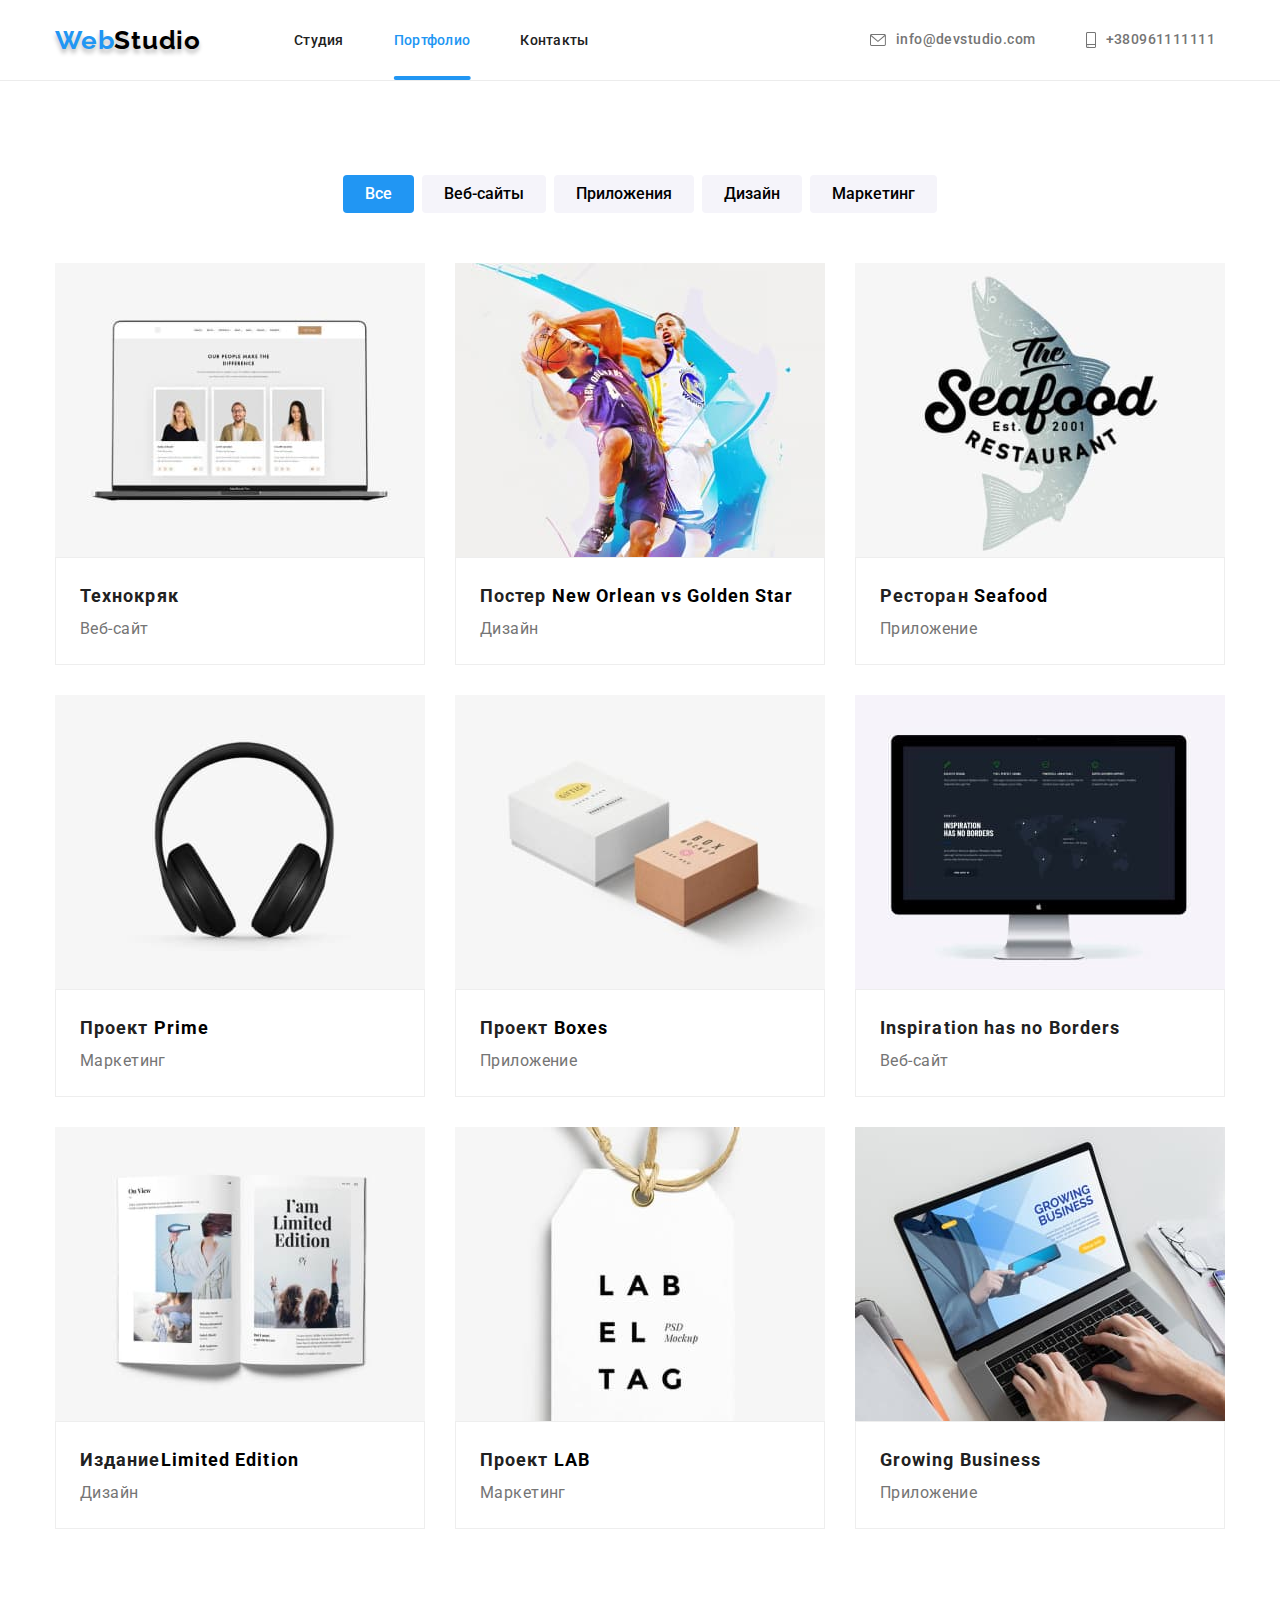
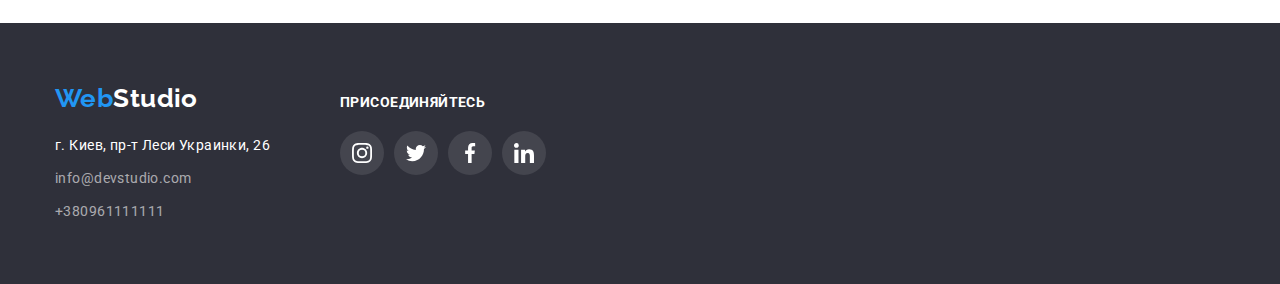
==== portfolio.html @ cac98e42 "Initial commit" ====
<!DOCTYPE html>
<html lang="ru">
  <head>
    <meta charset="UTF-8" />
    <meta http-equiv="X-UA-Compatible" content="IE=edge" />
    <meta name="viewport" content="width=device-width, initial-scale=1.0" />
    <title>ДЗ3</title>
    <link rel="preconnect" href="https://fonts.googleapis.com" />
    <link rel="preconnect" href="https://fonts.gstatic.com" crossorigin />
    <link
      href="https://fonts.googleapis.com/css2?family=Raleway:wght@700&family=Roboto:wght@400;500;700;900&display=swap"
      rel="stylesheet"
    />
    <link
      rel="stylesheet"
      href="https://cdn.jsdelivr.net/npm/modern-normalize@1.1.0/modern-normalize.min.css"
    />
    <link rel="stylesheet" href="./css/styles.css" />
  </head>
  <body>
    <!-- HEADER -->
    <header class="header">
      <div class="container page-header-container">
        <nav class="main-nav">
          <a href="./index.html" lang="en" class="logotype link"> Web<span>Studio</span> </a>
          <ul class="menu list">
            <li class="menu-item">
              <a class="menu-link link" href="./index.html">Студия</a>
            </li>
            <li class="menu-item">
              <a class="menu-link link current" href="./portfolio.html">Портфолио</a>
            </li>
            <li class="menu-item">
              <a class="menu-link link" href="">Контакты</a>
            </li>
          </ul>
        </nav>
        <ul class="contacts-list">
          <li class="contacts-item list">
            <a class="contacts-link link" href="mailto:info@devstudio.com">
              <svg class="envelope-icon" width="16" height="12">
                <use href="./images/sprite.svg.svg#icon-envelope"></use>
              </svg>
              info@devstudio.com</a
            >
          </li>
          <li class="contacts-item list">
            <a class="contacts-link link" href="tel:+380961111111">
              <svg class="smartphone-icon" width="10" height="16">
                <use href=".//images/sprite.svg.svg#icon-smartphone"></use>
              </svg>
              +380961111111</a
            >
          </li>
        </ul>
      </div>
    </header>

    <!-- MAIN -->
    <main>
      <section class="radio-btn section">
        <div class="container">
          <h1 class="btn-title">Портфолио робот</h1>
          <ul class="btn-list list">
            <li class="btn-item">
              <button type="button" class="page-btn current">Все</button>
            </li>
            <li class="btn-item">
              <button type="button" class="page-btn">Веб-сайты</button>
            </li>
            <li class="btn-item">
              <button type="button" class="page-btn">Приложения</button>
            </li>
            <li class="btn-item">
              <button type="button" class="page-btn">Дизайн</button>
            </li>
            <li class="btn-item">
              <button type="button" class="page-btn">Маркетинг</button>
            </li>
          </ul>

          <!-- ABOUT  -->

          <ul class="about-portfolio-list">
            <li class="about-portfolio-item list">
              <a href="" class="about-rotfolio-link link">
                <div class="list-developments">
                  <img src="./images/Portfolio/1.jpg" alt="Веб-сайт" weight="370" height="294" />
                  <p class="overlay-portfolio">
                    Ресурс предлагает комплексные предложения с разным уровнем функционала и
                    сервисов. Все это позволит посетителю получить исчерпывающие сведения о компании
                    или частном лице.
                  </p>
                </div>

                <div class="div-container">
                  <h2 class="portfolio-title">Технокряк</h2>
                  <p class="portfolio-text">Веб-сайт</p>
                </div>
              </a>
            </li>

            <li class="about-portfolio-item list">
              <a href="" class="about-rotfolio-link link">

                <div class="list-developments">
                  <img src="./images/Portfolio/2.jpg" alt="Дизайн" width="370" height="294" />
                  <p class="overlay-portfolio">
                    Ресурс предлагает комплексные предложения с разным уровнем функционала и
                    сервисов. Все это позволит посетителю получить исчерпывающие сведения о компании
                    или частном лице.
                  </p>
                </div>
                
                <div class="div-container">
                  <h2 class="portfolio-title">
                    Постер <span lang="en">New Orlean vs Golden Star</span>
                  </h2>
                  <p class="portfolio-text">Дизайн</p>
                </div>
              </a>
            </li>

            <li class="about-portfolio-item list">
              <a href="" class="about-rotfolio-link link">

                <div class="list-developments">
                  <img src="./images/Portfolio/3.jpg" alt="Приложение" width="370" height="294" />
                  <p class="overlay-portfolio">
                    Ресурс предлагает комплексные предложения с разным уровнем функционала и
                    сервисов. Все это позволит посетителю получить исчерпывающие сведения о компании
                    или частном лице.
                  </p>
                </div>
                
                <div class="div-container">
                  <h2 class="portfolio-title">Ресторан <span lang="en">Seafood</span></h2>
                  <p class="portfolio-text">Приложение</p>
                </div>
              </a>
            </li>

            <li class="about-portfolio-item list">
              <a href="" class="about-rotfolio-link link">


                <div class="list-developments">
                  <img src="./images/Portfolio/4.jpg" alt="Маркетинг" width="370" height="294" />
                  <p class="overlay-portfolio">
                    Ресурс предлагает комплексные предложения с разным уровнем функционала и
                    сервисов. Все это позволит посетителю получить исчерпывающие сведения о компании
                    или частном лице.
                  </p>
                </div>
                
                <div class="div-container">
                  <h2 class="portfolio-title">Проект <span lang="en">Prime</span></h2>
                  <p class="portfolio-text">Маркетинг</p>
                </div>
              </a>
            </li>

            <li class="about-portfolio-item list">
              <a href="" class="about-rotfolio-link link">

                <div class="list-developments">
                  <img src="./images/Portfolio/5.jpg" alt="Приложение" width="370" height="294" />
                  <p class="overlay-portfolio">
                    Ресурс предлагает комплексные предложения с разным уровнем функционала и
                    сервисов. Все это позволит посетителю получить исчерпывающие сведения о компании
                    или частном лице.
                  </p>
                </div>
                
                <div class="div-container">
                  <h2 class="portfolio-title">Проект <span lang="en">Boxes</span></h2>
                  <p class="portfolio-text">Приложение</p>
                  
                </div>
              </a>
            </li>

            <li class="about-portfolio-item list">
              <a href="" class="about-rotfolio-link link">
                
                <div class="list-developments">
                  <img src="./images/Portfolio/6.jpg" alt="Веб-сайт" width="370" height="294" />
                  <p class="overlay-portfolio">
                    Ресурс предлагает комплексные предложения с разным уровнем функционала и
                    сервисов. Все это позволит посетителю получить исчерпывающие сведения о компании
                    или частном лице.
                  </p>
                </div>
                
                <div class="div-container">
                  <h2 lang="en" class="portfolio-title">Inspiration has no Borders</h2>
                  <p class="portfolio-text">Веб-сайт</p>
                </div>
              </a>
            </li>

            <li class="about-portfolio-item list">
              <a href="" class="about-rotfolio-link link">
                <div class="list-developments">
                  <img src="./images/Portfolio/7.jpg" alt="Дизайн" width="370" height="294" />
                  <p class="overlay-portfolio">
                    Ресурс предлагает комплексные предложения с разным уровнем функционала и
                    сервисов. Все это позволит посетителю получить исчерпывающие сведения о компании
                    или частном лице.
                  </p>
                </div>
                
                <div class="div-container">
                  <h2 class="portfolio-title">Издание<span lang="en">Limited Edition</span></h2>
                  <p class="portfolio-text">Дизайн</p>
                </div>
              </a>
            </li>

            <li class="about-portfolio-item list">
              <a href="" class="about-rotfolio-link link">
                <div class="list-developments">
                  <img src="./images/Portfolio/8.jpg" alt="Маркетинг" width="370" height="294" />
                  <p class="overlay-portfolio">
                    Ресурс предлагает комплексные предложения с разным уровнем функционала и
                    сервисов. Все это позволит посетителю получить исчерпывающие сведения о компании
                    или частном лице.
                  </p>
                </div>
                
                <div class="div-container">
                  <h2 class="portfolio-title">Проект <span lang="en">LAB</span></h2>
                  <p class="portfolio-text">Маркетинг</p>
                </div>
              </a>
            </li>

            <li class="about-portfolio-item list">
              <a href="" class="about-rotfolio-link link">
                <div class="list-developments">
                  <img src="./images/Portfolio/9.jpg" alt="Приложение" width="370" height="294" />
                  <p class="overlay-portfolio">
                    Ресурс предлагает комплексные предложения с разным уровнем функционала и
                    сервисов. Все это позволит посетителю получить исчерпывающие сведения о компании
                    или частном лице.
                  </p>
                </div>
                
                <div class="div-container">
                  <h2 lang="en" class="portfolio-title">Growing Business</h2>
                  <p class="portfolio-text">Приложение</p>
                </div>
              </a>
            </li>
          </ul>
        </div>
      </section>
    </main>
    <!-- footer -->
    <footer class="footer">
      <div class="container footer-nav">
        <div>
          <a class="footer-logo link" href="./index.html" lang="en">Web<span>Studio</span></a>
          <address class="address">
            <ul class="footer-list">
              <li class="footer-item list">
                <a
                  class="footer-link-map link"
                  href="https://goo.gl/maps/3SvgbaE1MrVSddgA9"
                  target="_blank"
                  >г. Киев, пр-т Леси Украинки, 26</a
                >
              </li>
              <li class="footer-item list">
                <a class="footer-link link" href="mailto:info@devstudio.com">info@devstudio.com</a>
              </li>
              <li class="footer-item list">
                <a class="footer-link link" href="tel:+380961111111">+380961111111</a>
              </li>
            </ul>
          </address>
        </div>

        <div class="media-footer">
          <h3 class="join-title">присоединяйтесь</h3>
          <ul class="join-list list">
            <li class="join-item">
              <a href="" class="join-link">
                <svg class="join-icon" width="20" height="20">
                  <use href="./images/sprite.svg.svg#icon-instagram"></use>
                </svg>
              </a>
            </li>
            <li class="join-item">
              <a href="" class="join-link">
                <svg class="join-icon" width="20" height="20">
                  <use href="./images/sprite.svg.svg#icon-twitter"></use>
                </svg>
              </a>
            </li>
            <li class="join-item">
              <a href="" class="join-link">
                <svg class="join-icon" width="20" height="20">
                  <use href="./images/sprite.svg.svg#icon-facebook"></use>
                </svg>
              </a>
            </li>
            <li class="join-item">
              <a href="" class="join-link">
                <svg class="join-icon" width="20" height="20">
                  <use href="./images/sprite.svg.svg#icon-linkedin"></use>
                </svg>
              </a>
            </li>
          </ul>
        </div>
      </div>
    </footer>
  </body>
</html>
---- css/styles.css ----
:root {
  --primary-page-font: 'Roboto', sans-serif;
  --secondary-page-font: 'Raleway', sans-serif;
  --primary-page-color: #212121;
  --secondary-page-color: #757575;
  --accent-page-color: #2196f3;
  --secondary-accent-page-color: #fff;
  --trans-accent: 250ms cubic-bezier(0.4, 0, 0.2, 1);
}
h1,
h2,
h3,
h4,
p {
  margin-top: 0;
  margin-bottom: 0;
}

ul,
ol {
  margin-top: 0;
  margin-bottom: 0;
  padding-left: 0;
}

img {
  display: block;
}

.container {
  width: 1200px;
  margin: 0 auto;
  padding: 0 15px;
}

.section {
  padding-top: 94px;
  padding-bottom: 94px;
}

/* ================COMPONENTS================ */
body {
  font-family: var(--primary-page-font);
  font-size: 14px;
  letter-spacing: 0.03em;
  background-color: var(--secondary-accent-page-color);
}

.list {
  list-style: none;
}

.link {
  text-decoration: none;
}
/* ================HEADER================ */
.header {
  /* padding: 24px 0; */
  border-bottom: 1px solid #ececec;
}
.page-header-container {
  display: flex;
  align-items: center;
}

.logotype {
  margin-right: 93px;

  font-family: var(--secondary-page-font);
  font-weight: 700;
  font-size: 26px;
  line-height: 1.19;
  letter-spacing: 0.03em;

  color: var(--accent-page-color);

  text-shadow: 0px 4px 4px rgba(0, 0, 0, 0.25);
}
span {
  color: #000;
}

.main-nav {
  display: flex;
  align-items: center;
}

.menu {
  display: flex;
  align-items: center;
}
.menu-item:not(:last-child) {
  margin-right: 50px;
}

.menu-item {
  position: relative;
  padding: 32px 0;
}

.contacts-list {
  display: flex;
  align-items: center;
  margin-left: auto;
}

.contacts-item:not(:last-child) {
  margin-right: 30px;
}

.menu-link {
  transition: color var(--trans-accent);
  font-weight: 500;
  line-height: 1.15;
  letter-spacing: 0.02em;

  color: var(--primary-page-color);
}

.menu-link:hover,
.menu-link:focus {
  color: var(--accent-page-color);
}

.menu-link.link.current {
  color: var(--accent-page-color);
}

.menu-link.link.current::before {
  content: '';
  position: absolute;
  display: block;
  transform: translateX(-50%);

  width: 100%;
  height: 4px;

  bottom: 0;
  left: 50%;

  border-radius: 2px;
  background-color: var(--accent-page-color);
}

.contacts-link {
  transition: color var(--trans-accent);

  display: flex;
  align-items: center;
  padding: 10px 10px;

  font-weight: 500;
  line-height: 1.71;
  color: var(--secondary-page-color);
}

.contacts-link:hover,
.contacts-link:focus {
  color: #2196f3;
}

.envelope-icon,
.smartphone-icon {
  margin-right: 10px;
  fill: currentColor;
}

/* ================/HEADER================ */
/* ================HERO================ */

.hero {
  background-image: linear-gradient(rgba(47, 48, 58, 0.4), rgba(47, 48, 58, 0.4)),
    url('../images/bg-hero/Img\ \(3\).jpg');
  background-color: #2f303a;
  background-size: cover;
  background-position: center;
  background-repeat: no-repeat;

  max-width: 1600px;
  text-align: center;
  padding-top: 200px;
  padding-bottom: 200px;
  margin: 0 auto;
}

.hero-title {
  width: 696px;
  margin-bottom: 30px;
  margin-left: auto;
  margin-right: auto;

  font-weight: 900;
  font-size: 44px;
  line-height: 1.36;
  text-align: center;
  letter-spacing: 0.06em;
  text-transform: uppercase;
  color: var(--secondary-accent-page-color);
}
.model-btn {
  transition: background var(--trans-accent), box-shadow var(--trans-accent);
  border: none;
  border-radius: 4px;
  padding: 10px 32px;

  font-family: inherit;
  background: #2196f3;
  font-weight: 700;
  font-size: 16px;
  line-height: 1.88;
  letter-spacing: 0.06em;
  cursor: pointer;
  color: var(--secondary-accent-page-color);
}
.model-btn:hover,
.model-btn:focus {
  background: #188ce8;
  box-shadow: 0px 4px 4px rgba(0, 0, 0, 0.15);
  border-radius: 4px;
}
/* ================/HERO================ */
/* ================ADVANTEGES================ */

/* сховав заголовок */
.advantages-main-title {
  position: absolute;
  width: 1px;
  height: 1px;
  margin: -1px;
  border: 0;
  padding: 0;
  white-space: nowrap;
  clip-path: inset(100%);
  clip: rect(0 0 0 0);
  overflow: hidden;
}

.advantages-title {
  font-size: 14px;
  line-height: 1.14;
  text-transform: uppercase;
  color: var(--primary-page-color);
}
.advantages-list {
  /* background-color: #188CE8; */
  display: flex;
  justify-content: space-between;
}

.advantages-item {
  width: 270px;
}

.advantages-text {
  font-family: var(--primary-page-font);
  font-size: 14px;
  line-height: 1.71;

  letter-spacing: 0.03em;
  color: var(--secondary-page-color);
}

.advantages-svg {
  display: flex;
  justify-content: center;
  align-items: center;
  height: 120px;
  background: #f5f4fa;
  border-radius: 4px;
  margin-bottom: 30px;
}

/* ================/ADVANTEGES================ */
/* ================ABOUT================ */

.about {
  padding-top: 0px;
  padding-bottom: 94px;
}
.about-list {
  display: flex;
  justify-content: space-between;
}

.section-title-about {
  margin-bottom: 50px;
  font-size: 36px;
  line-height: 1.17;
  text-align: center;
  color: var(--primary-page-color);
}

.overlay-about {
  position: relative;
}

.about-ovarlay-text {
  position: absolute;
  width: 100%;
  transform: translate(0, -70px);

  padding: 27px 0;
  font-weight: 700;
  font-size: 14px;
  line-height: 16px;
  text-align: center;
  letter-spacing: 0.03em;
  text-transform: uppercase;
  color: var(--secondary-accent-page-color);

  background-color: rgba(47, 48, 58, 0.8);
}

/* ================/ABOUT================ */
/* ================EMPLOYEES================ */
.employees {
  background-color: #f5f4fa;
}

.section-title {
  /* padding-top: 94px; */
  margin-bottom: 50px;
  font-size: 36px;
  line-height: 1.17;
  text-align: center;
  color: var(--primary-page-color);
}

.employees-list {
  display: flex;
  flex-wrap: wrap;
}

.employees-item:not(:nth-child(4n)) {
  margin-right: 30px;
}

/* рамка для працівників */
.border {
  background: #ffffff;
  /* material shadow v1 */

  box-shadow: 0px 1px 3px rgba(0, 0, 0, 0.12), 0px 1px 1px rgba(0, 0, 0, 0.14),
    0px 2px 1px rgba(0, 0, 0, 0.2);
  border-radius: 0px 0px 4px 4px;
}

.employees-secondary-title {
  padding-top: 30px;
  margin-bottom: 10px;

  font-weight: 500;
  font-size: 16px;
  line-height: 1.18;
  text-align: center;
  color: var(--primary-page-color);
}

.employees-text {
  margin-bottom: 16px;

  font-size: 16px;
  line-height: 1.18;
  text-align: center;
  color: var(--secondary-page-color);
}
.social-list {
  display: flex;
  justify-content: center;
  align-items: center;
  gap: 10px;
  padding-bottom: 30px;
}

.social-link {
  fill: #afb1b8;
  display: flex;
  justify-content: center;
  align-items: center;
  width: 44px;
  height: 44px;
  border-radius: 50%;

  transition: background-color var(--trans-accent), fill var(--trans-accent);
}

.social-link:hover,
.social-link:focus {
  background-color: #2196f3;
  fill: #fff;
}

/* ================/EMPLOYEES================ */

/* =============customers========= */

.customers-title {
  margin-bottom: 50px;

  font-size: 36px;
  line-height: 1.16;
  text-align: center;
  letter-spacing: 0.03em;

  color: var(--primary-page-color);
}

.customers-list {
  display: flex;
  gap: 30px;
}

.customers-link {
  display: flex;
  width: 100%;
  height: 100%;
  fill: #afb1b8;
  justify-content: center;
  align-items: center;

  border: 1px solid #afb1b8;
  border-radius: 4px;

  transition: fill var(--trans-accent), border-color var(--trans-accent);
}
.customers-item {
  width: 170px;
  height: 92px;
}
.customers-link:focus,
.customers-link:hover {
  border-color: var(--accent-page-color);
  fill: #2196f3;
}

/* ============= /customers========= */

/* =======MAIN PAGE PORTFOLIO ======== */

/* СХОВАНИЙ ЗАГОЛОВОК  */
.btn-title {
  position: absolute;
  width: 1px;
  height: 1px;
  margin: -1px;
  border: 0;
  padding: 0;
  white-space: nowrap;
  clip-path: inset(100%);
  clip: rect(0 0 0 0);
  overflow: hidden;
}

.btn-list {
  display: flex;
  justify-content: center;
  margin-bottom: 50px;
}

.btn-item:not(:last-child) {
  margin-right: 8px;
}

.page-btn {
  padding: 6px 22px;
  font-family: inherit;
  font-weight: 500;
  font-size: 16px;
  line-height: 1.62;
  text-align: center;
  background: #f5f4fa;
  border-radius: 4px;
  border: 0cm;

  transition: color var(--trans-accent), background var(--trans-accent),
    box-shadow var(--trans-accent);
}
.page-btn.current {
  background-color: var(--accent-page-color);
  color: var(--secondary-accent-page-color);
}
.page-btn:hover,
.page-btn:focus {
  color: var(--secondary-accent-page-color);
  background: #2196f3;

  box-shadow: 0px 3px 1px rgba(0, 0, 0, 0.1), 0px 1px 2px rgba(0, 0, 0, 0.08),
    0px 2px 2px rgba(0, 0, 0, 0.12);
  border-radius: 4px;
  cursor: pointer;
}

.div-container {
  border: 1px solid #eeeeee;
  padding-top: 20px;
  padding-bottom: 20px;
  padding-left: 24px;
  padding-right: 24px;
}

.about-portfolio-list {
  display: flex;
  flex-wrap: wrap;
  gap: 30px;
}

.about-portfolio-item {
  width: 370px;
  background: #ffffff;
}
.about-rotfolio-link {
  display: block;
  transition: box-shadow var(--trans-accent);
}

.about-rotfolio-link:hover,
.about-rotfolio-link:focus {
  box-shadow: 0px 1px 1px rgba(0, 0, 0, 0.12), 0px 4px 4px rgba(0, 0, 0, 0.06),
    1px 4px 6px rgba(0, 0, 0, 0.16);
}
.portfolio-title {
  font-size: 18px;
  line-height: 2;
  letter-spacing: 0.06em;

  color: var(--primary-page-color);
}

.portfolio-text {
  font-size: 16px;
  line-height: 1.88;

  color: var(--secondary-page-color);
}

.list-developments {
  position: relative;
  overflow: hidden;
}

.overlay-portfolio {
  top: 0;
  left: 0;
  position: absolute;
  width: 100%;
  height: 100%;
  padding: 63px 24px;
  transform: translate(0, 100%);
  transition: transform 250ms cubic-bezier(0.4, 0, 0.2, 1);

  font-size: 18px;
  line-height: 1.56;
  letter-spacing: 0.03em;
  color: var(--secondary-accent-page-color);

  background-color: rgba(33, 150, 243, 0.9);
}

.about-rotfolio-link:hover .overlay-portfolio,
.about-rotfolio-link:focus .overlay-portfolio {
  transform: translate(0, 0);
}
/* =======/MAIN PAGE PORTFOLIO ======== */

/* ================/FOOTER============= */

.footer-nav {
  display: flex;
  align-items: baseline;
}

.footer {
  padding-top: 60px;
  padding-bottom: 60px;
  background-color: #2f303a;
}

.footer-logo span {
  color: #fff;
}

.join-list {
  gap: 10px;
}

.address {
  margin-top: 20px;
  font-style: normal;
}
.footer-logo {
  font-family: var(--secondary-page-font);
  font-weight: 700;
  font-size: 26px;
  line-height: 1.19;
  color: var(--accent-page-color);
}

.footer-item:not(:last-child) {
  margin-bottom: 9px;
}

.footer-link-map {
  font-weight: 400;
  line-height: 1.71;

  color: var(--secondary-accent-page-color);
}

.footer-link {
  font-weight: 400;
  line-height: 1.71;

  color: rgba(255, 255, 255, 0.6);

  transition: color var(--trans-accent);
}

.footer-link:focus,
.footer-link:hover {
  color: var(--accent-page-color);
}

.media-footer {
  margin-left: 70px;
}
.join-list {
  display: flex;
  align-items: center;
  justify-content: center;
}
.join-title {
  margin-bottom: 20px;
  font-size: 14px;
  line-height: 1.14;
  letter-spacing: 0.03em;
  text-transform: uppercase;

  color: var(--secondary-accent-page-color);
}

.join-link {
  display: flex;
  align-items: center;
  justify-content: center;
  width: 44px;
  height: 44px;
  border-radius: 50%;
  background-color: rgba(255, 255, 255, 0.1);
  fill: #fff;

  transition: background-color var(--trans-accent);
}

.join-link:hover,
.join-link:focus {
  background-color: var(--accent-page-color);
  border-radius: 50%;
}

/* ================/FOOTER================ */
/* ========MODAL WINDOW====== */
.backdrop {
  position: fixed;
  z-index: 100;
  left: 0;
  top: 0;
  width: 100%;
  height: 100%;
  background: rgba(0, 0, 0, 0.2);

  transition: opacity var(--trans-accent), visibility var(--trans-accent);
}

.backdrop.is-hidden {
  opacity: 0;
  visibility: hidden;
  pointer-events: none;
}

.modal {
  position: absolute;
  top: 50%;
  left: 50%;
  transform: translate(-50%, -50%);
  width: 528px;
  height: 581px;

  background: #ffffff;
  box-shadow: 0px 1px 3px rgba(0, 0, 0, 0.12), 0px 1px 1px rgba(0, 0, 0, 0.14),
    0px 2px 1px rgba(0, 0, 0, 0.2);
  border-radius: 4px;
}

.modal-close-btn {
  position: absolute;
  top: 8px;
  right: 8px;

  display: flex;
  justify-content: center;
  align-items: center;

  width: 30px;
  height: 30px;
  padding: 0;
  background: #ffffff;
  border: 1px solid rgba(0, 0, 0, 0.1);
  border-radius: 50%;
  cursor: pointer;
}

.modal-close-btn-icon {
  transition: fill var(--trans-accent);
}

.modal-close-btn-icon:focus,
.modal-close-btn-icon:hover {
  fill: var(--accent-page-color);
  background-color: #fff;
}

/* ======== /MODAL WINDOW====== */
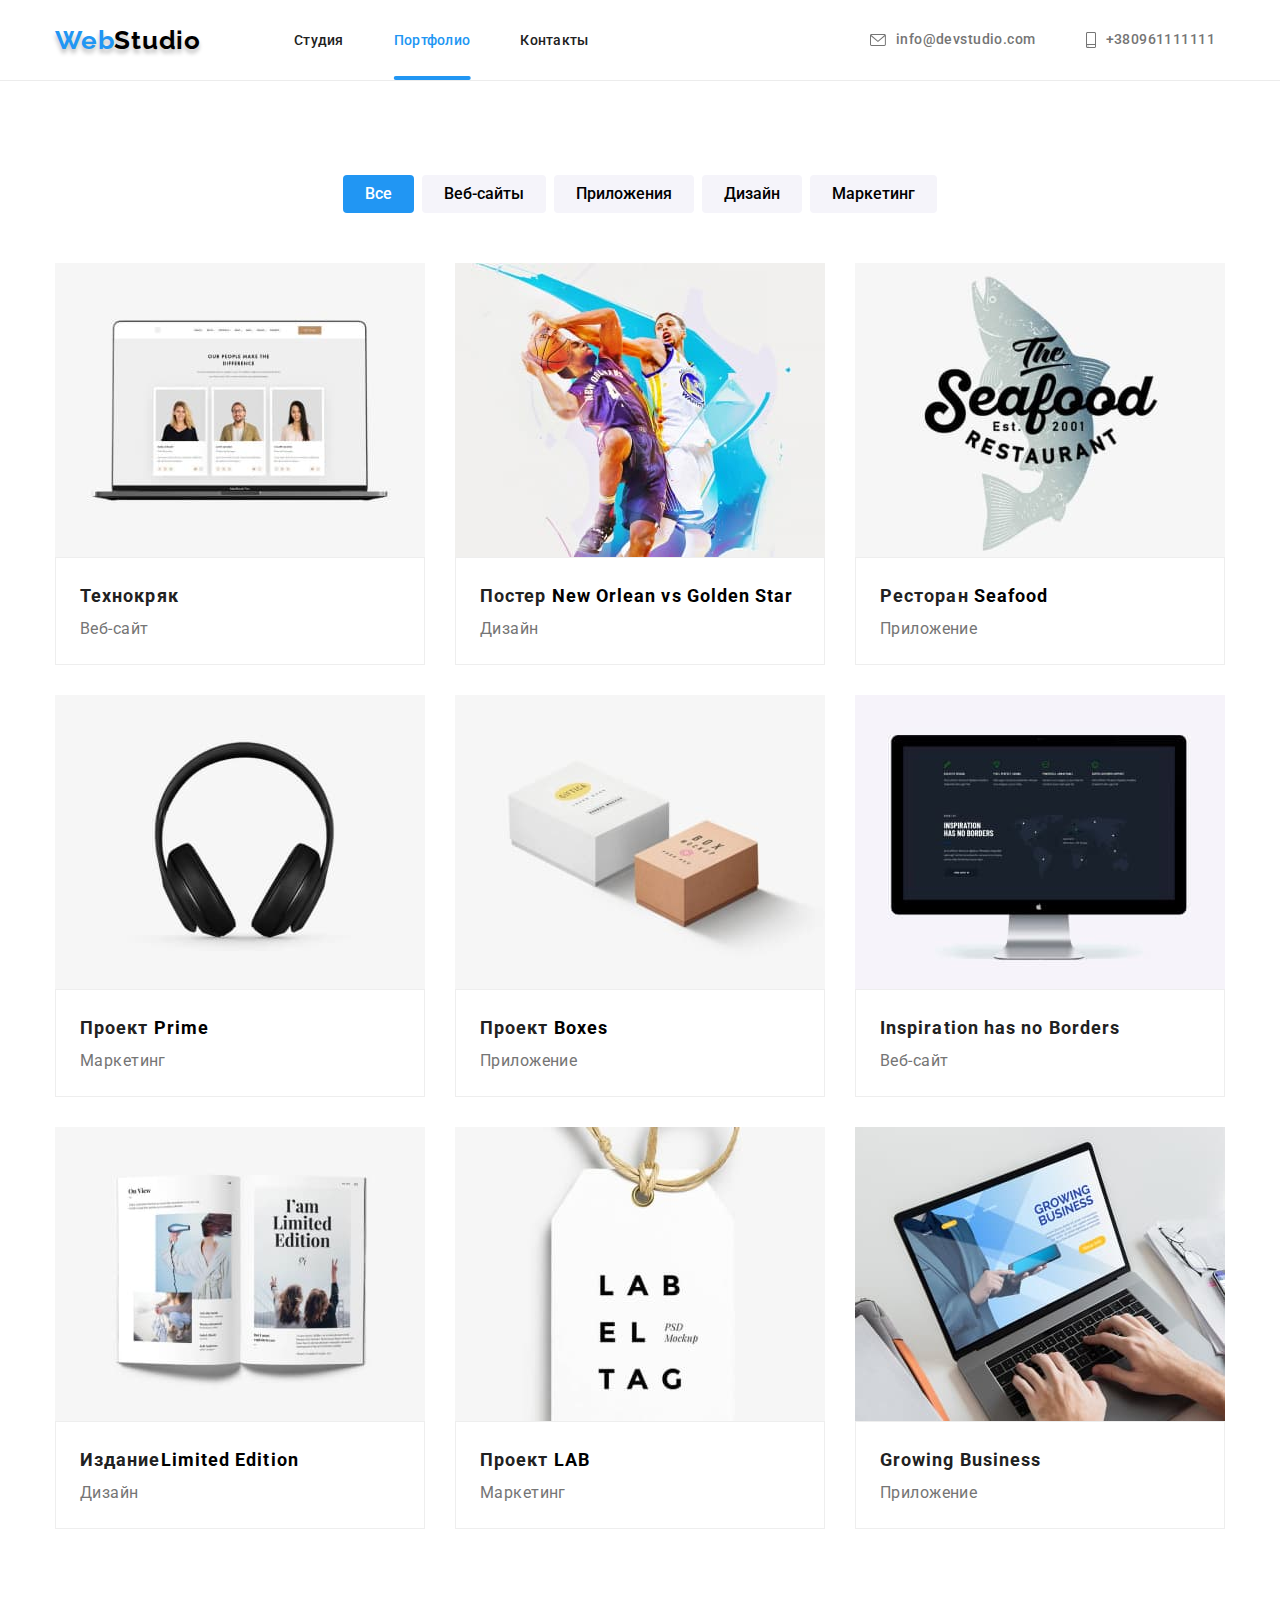
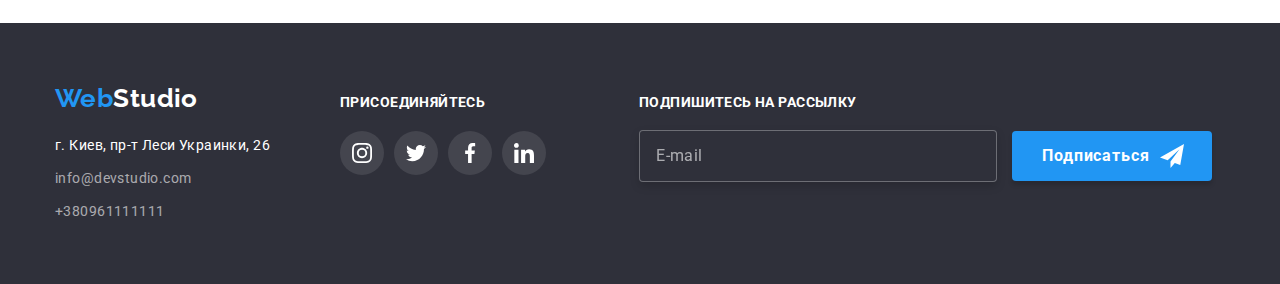
==== commit ab7cedf8: "add footer form" ====
--- a/portfolio.html
+++ b/portfolio.html
@@ -102,7 +102,6 @@
 
             <li class="about-portfolio-item list">
               <a href="" class="about-rotfolio-link link">
-
                 <div class="list-developments">
                   <img src="./images/Portfolio/2.jpg" alt="Дизайн" width="370" height="294" />
                   <p class="overlay-portfolio">
@@ -111,7 +110,7 @@
                     или частном лице.
                   </p>
                 </div>
-                
+
                 <div class="div-container">
                   <h2 class="portfolio-title">
                     Постер <span lang="en">New Orlean vs Golden Star</span>
@@ -123,7 +122,6 @@
 
             <li class="about-portfolio-item list">
               <a href="" class="about-rotfolio-link link">
-
                 <div class="list-developments">
                   <img src="./images/Portfolio/3.jpg" alt="Приложение" width="370" height="294" />
                   <p class="overlay-portfolio">
@@ -132,7 +130,7 @@
                     или частном лице.
                   </p>
                 </div>
-                
+
                 <div class="div-container">
                   <h2 class="portfolio-title">Ресторан <span lang="en">Seafood</span></h2>
                   <p class="portfolio-text">Приложение</p>
@@ -142,8 +140,6 @@
 
             <li class="about-portfolio-item list">
               <a href="" class="about-rotfolio-link link">
-
-
                 <div class="list-developments">
                   <img src="./images/Portfolio/4.jpg" alt="Маркетинг" width="370" height="294" />
                   <p class="overlay-portfolio">
@@ -152,7 +148,7 @@
                     или частном лице.
                   </p>
                 </div>
-                
+
                 <div class="div-container">
                   <h2 class="portfolio-title">Проект <span lang="en">Prime</span></h2>
                   <p class="portfolio-text">Маркетинг</p>
@@ -162,7 +158,6 @@
 
             <li class="about-portfolio-item list">
               <a href="" class="about-rotfolio-link link">
-
                 <div class="list-developments">
                   <img src="./images/Portfolio/5.jpg" alt="Приложение" width="370" height="294" />
                   <p class="overlay-portfolio">
@@ -171,18 +166,16 @@
                     или частном лице.
                   </p>
                 </div>
-                
+
                 <div class="div-container">
                   <h2 class="portfolio-title">Проект <span lang="en">Boxes</span></h2>
                   <p class="portfolio-text">Приложение</p>
-                  
-                </div>
-              </a>
-            </li>
-
-            <li class="about-portfolio-item list">
-              <a href="" class="about-rotfolio-link link">
-                
+                </div>
+              </a>
+            </li>
+
+            <li class="about-portfolio-item list">
+              <a href="" class="about-rotfolio-link link">
                 <div class="list-developments">
                   <img src="./images/Portfolio/6.jpg" alt="Веб-сайт" width="370" height="294" />
                   <p class="overlay-portfolio">
@@ -191,7 +184,7 @@
                     или частном лице.
                   </p>
                 </div>
-                
+
                 <div class="div-container">
                   <h2 lang="en" class="portfolio-title">Inspiration has no Borders</h2>
                   <p class="portfolio-text">Веб-сайт</p>
@@ -209,7 +202,7 @@
                     или частном лице.
                   </p>
                 </div>
-                
+
                 <div class="div-container">
                   <h2 class="portfolio-title">Издание<span lang="en">Limited Edition</span></h2>
                   <p class="portfolio-text">Дизайн</p>
@@ -227,7 +220,7 @@
                     или частном лице.
                   </p>
                 </div>
-                
+
                 <div class="div-container">
                   <h2 class="portfolio-title">Проект <span lang="en">LAB</span></h2>
                   <p class="portfolio-text">Маркетинг</p>
@@ -245,7 +238,7 @@
                     или частном лице.
                   </p>
                 </div>
-                
+
                 <div class="div-container">
                   <h2 lang="en" class="portfolio-title">Growing Business</h2>
                   <p class="portfolio-text">Приложение</p>
@@ -314,6 +307,21 @@
             </li>
           </ul>
         </div>
+        <form class="email-form-footer">
+          <p class="social-form-text">Подпишитесь на рассылку</p>
+          <input
+            class="inform-user-email"
+            type="email"
+            name="user_email"
+            placeholder="E-mail"
+            required
+          />
+          <button type="button" class="footer-form-btn">
+            <svg class="footer-form-icon" width="24" height="24">
+              <use href="./images/sprite.svg.svg#icon-send"></use></svg
+            >Подписаться
+          </button>
+        </form>
       </div>
     </footer>
   </body>
--- a/css/styles.css
+++ b/css/styles.css
@@ -36,6 +36,19 @@
 .section {
   padding-top: 94px;
   padding-bottom: 94px;
+}
+
+.visually-hidden {
+  position: absolute;
+  width: 1px;
+  height: 1px;
+  margin: -1px;
+  border: 0;
+  padding: 0;
+  white-space: nowrap;
+  clip-path: inset(100%);
+  clip: rect(0 0 0 0);
+  overflow: hidden;
 }
 
 /* ================COMPONENTS================ */
@@ -657,6 +670,95 @@
   border-radius: 50%;
 }
 
+/*====== footer-form ======*/
+
+.email-form-footer {
+  margin-left: 93px;
+}
+.social-form-text {
+  margin-bottom: 20px;
+
+  font-weight: 700;
+  line-height: 16px;
+  letter-spacing: 0.03em;
+  text-transform: uppercase;
+
+  color: #ffffff;
+}
+
+.inform-user-email {
+  width: 358px;
+  padding-top: 15px;
+  padding-bottom: 15px;
+  padding-left: 16px;
+
+  font-weight: 400;
+  font-size: 16px;
+  line-height: 1.25;
+
+  letter-spacing: 0.03em;
+  color: #fff;
+
+  background: #2f303a;
+  border: 1px solid rgba(255, 255, 255, 0.3);
+  filter: drop-shadow(0px 4px 4px rgba(0, 0, 0, 0.15));
+  border-radius: 4px;
+}
+
+.inform-user-email::placeholder {
+  color: rgba(255, 255, 255, 0.6);
+}
+
+.footer-form-btn {
+  position: relative;
+  font-family: inherit;
+  font-style: normal;
+  font-weight: 700;
+  font-size: 16px;
+  line-height: 1.88;
+
+  border: none;
+
+  margin-left: 12px;
+  justify-content: center;
+  align-items: center;
+
+  letter-spacing: 0.06em;
+
+  color: #ffffff;
+
+  width: 200px;
+  height: 50px;
+
+  padding-right: 62px;
+  padding-top: 10px;
+  padding-bottom: 10px;
+  padding-left: 29px;
+
+  background: #2196f3;
+  box-shadow: 0px 4px 4px rgba(0, 0, 0, 0.15);
+  border-radius: 4px;
+
+  transition: background var(--trans-accent), box-shadow var(--trans-accent);
+}
+
+.footer-form-btn:focus,
+.footer-form-btn:hover {
+  background: #188ce8;
+  box-shadow: 0px 4px 4px rgba(0, 0, 0, 0.15);
+  border-radius: 4px;
+}
+
+.footer-form-icon {
+  position: absolute;
+  top: 13px;
+  right: 28px;
+
+  margin-left: 10px;
+}
+
+/* ====== /footer-form ======*/
+
 /* ================/FOOTER================ */
 /* ========MODAL WINDOW====== */
 .backdrop {
@@ -685,6 +787,8 @@
   width: 528px;
   height: 581px;
 
+  padding: 40px;
+
   background: #ffffff;
   box-shadow: 0px 1px 3px rgba(0, 0, 0, 0.12), 0px 1px 1px rgba(0, 0, 0, 0.14),
     0px 2px 1px rgba(0, 0, 0, 0.2);
@@ -713,10 +817,179 @@
   transition: fill var(--trans-accent);
 }
 
-.modal-close-btn-icon:focus,
+.modal-close-btn:focus .modal-close-btn-icon {
+  fill: var(--accent-page-color);
+}
+
 .modal-close-btn-icon:hover {
   fill: var(--accent-page-color);
   background-color: #fff;
 }
 
 /* ======== /MODAL WINDOW====== */
+/* ======== MODAL FORM====== */
+.modal-form {
+  display: flex;
+  flex-direction: column;
+}
+
+.modal-form-text {
+  margin-bottom: 12px;
+
+  font-weight: 700;
+  font-size: 20px;
+  line-height: 23px;
+  text-align: center;
+  letter-spacing: 0.03em;
+
+  color: var(--primary-page-color);
+}
+
+.modal-form-field {
+  margin-bottom: 10px;
+}
+
+.modal-form-input-desc {
+  display: block;
+  margin-bottom: 4px;
+
+  font-size: 12px;
+  line-height: 1.16;
+  letter-spacing: 0.01em;
+  color: var(--secondary-page-color);
+}
+
+.modal-form-input-wrapper {
+  display: block;
+  position: relative;
+}
+
+.modal-form-input {
+  display: block;
+  padding-left: 42px;
+  padding-top: 12px;
+  padding-bottom: 12px;
+
+  font-size: 16px;
+
+  width: 100%;
+  height: 40px;
+  border: 1px solid rgba(33, 33, 33, 0.2);
+  border-radius: 4px;
+
+  transition: border var(--trans-accent);
+}
+
+.modal-form-input:focus {
+  outline: none;
+  border: 1px solid var(--accent-page-color);
+}
+
+.modal-form-input:focus + .icon-form {
+  fill: var(--accent-page-color);
+}
+
+.icon-form {
+  transform: translateY(50%);
+  position: absolute;
+  top: 0;
+  left: 12px;
+  transition: fill var(--trans-accent);
+}
+
+.modal-form-message {
+  resize: none;
+  width: 100%;
+  padding: 12px 16px;
+  min-height: 120px;
+
+  font-size: 16px;
+
+  border: 1px solid rgba(33, 33, 33, 0.2);
+  border-radius: 4px;
+  transition: border var(--trans-accent);
+}
+
+.modal-form-message::placeholder {
+  color: rgba(117, 117, 117, 0.5);
+}
+
+.modal-form-message:focus {
+  outline: none;
+  border: 1px solid var(--accent-page-color);
+}
+
+.modal-form-check-desc {
+  display: flex;
+  margin-bottom: 30px;
+  align-items: center;
+
+  line-height: 1;
+  letter-spacing: 0.03em;
+  color: var(--secondary-page-color);
+  transition: background-image 2s linear;
+}
+
+.modal-form-check:checked + .modal-form-check-desc::before {
+  background-color: var(--accent-page-color);
+  /* border: transparent; */
+  background-image: url(/images/check-mark.svg);
+  background-position: center;
+  background-repeat: no-repeat;
+}
+
+.modal-form-check:focus + .modal-form-check-desc::before {
+  outline: 1px solid var(--accent-page-color);
+  border: none;
+}
+
+.modal-form-check-desc::before {
+  content: '';
+  display: block;
+  width: 15px;
+  height: 15px;
+
+  margin-right: 7px;
+  cursor: pointer;
+
+  border: solid 1px var(--primary-page-color);
+  border-radius: 2px;
+  transition: background-color var(--trans-accent);
+}
+
+.modal-form-check-desc-link {
+  display: inline-block;
+
+  color: var(--accent-page-color);
+  border-bottom: 1px solid var(--accent-page-color);
+}
+
+.modal-form-btn {
+  align-self: center;
+  font-family: inherit;
+  font-weight: 700;
+  font-size: 16px;
+  line-height: 1.88;
+  border: none;
+
+  text-align: center;
+  letter-spacing: 0.06em;
+  color: #ffffff;
+
+  width: 200px;
+  height: 50px;
+  background: #2196f3;
+  box-shadow: 0px 4px 4px rgba(0, 0, 0, 0.15);
+  border-radius: 4px;
+
+  transition: background var(--trans-accent), box-shadow var(--trans-accent);
+}
+
+.modal-form-btn:focus,
+.modal-form-btn:hover {
+  background: #188ce8;
+  box-shadow: 0px 4px 4px rgba(0, 0, 0, 0.15);
+  border-radius: 4px;
+}
+
+/* ======== /MODAL FORM====== */
